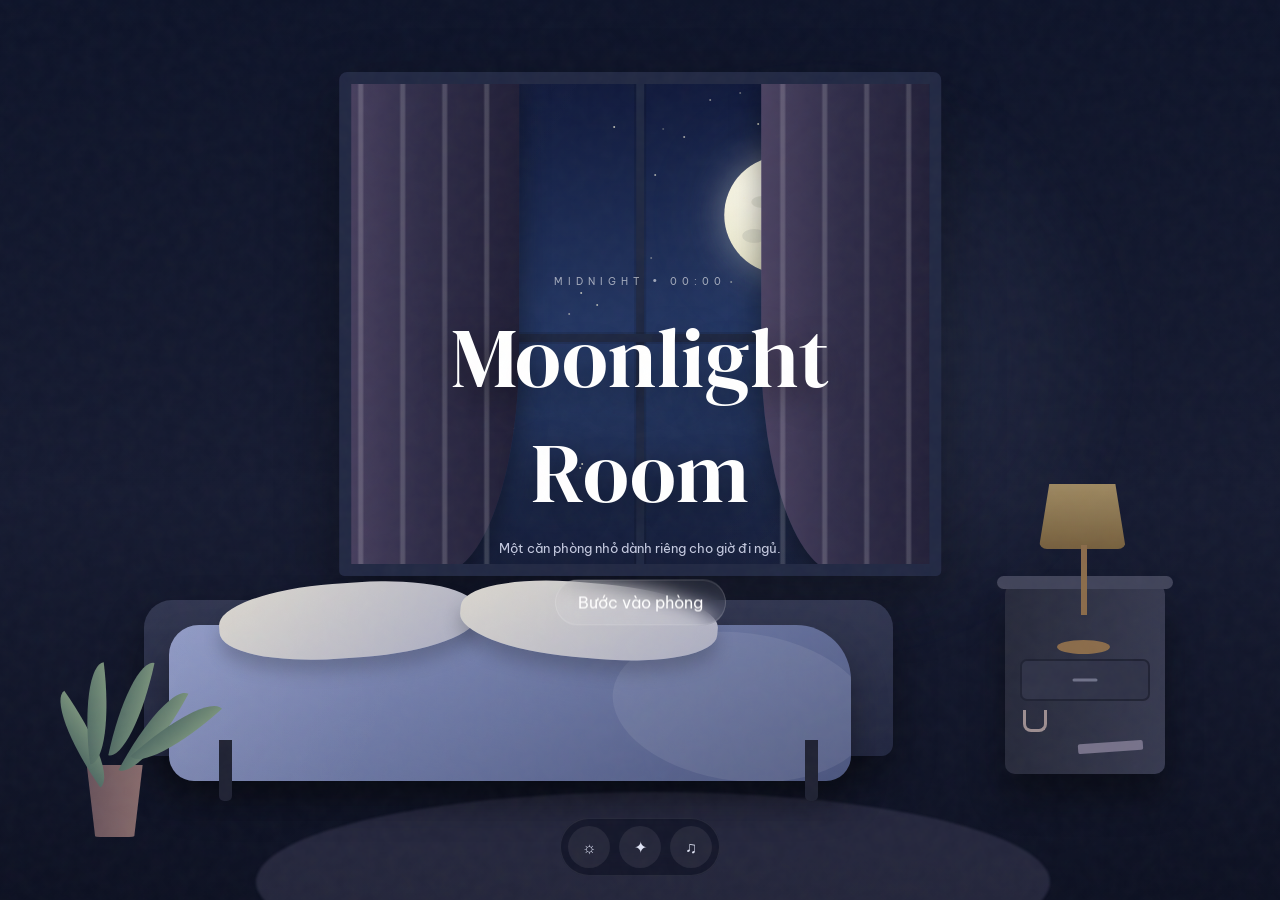
==== moonlight-room.html @ e07d1448 "Add files via upload" ====
<!doctype html>
<html lang="vi">
<head>
  <meta charset="UTF-8">
  <meta name="viewport" content="width=device-width, initial-scale=1.0, viewport-fit=cover">
  <meta name="theme-color" content="#10172d">
  <title>Moonlight Room — Ngủ ngoan nhé</title>
  <style>
@import url('https://fonts.googleapis.com/css2?family=Be+Vietnam+Pro:wght@400;500;600;700&family=DM+Serif+Display&display=swap');

:root{
  --night:#0b1021; --wall:#171d35; --warm:#ffdca0; --cream:#fff6df;
  --purple:#a9b4e8; --shadow:rgba(0,0,0,.42);
}
*{box-sizing:border-box}
html,body{margin:0;width:100%;height:100%;overflow:hidden}
body{font-family:"Be Vietnam Pro",sans-serif;background:#070b17;color:#fff}
button{font:inherit}
.room{
  position:relative;width:100vw;height:100dvh;overflow:hidden;
  background:linear-gradient(180deg,#0e1429 0%,#161b31 55%,#0d1122 100%);
  isolation:isolate;
}
.grain{position:absolute;inset:-50%;z-index:50;opacity:.055;pointer-events:none;
  background-image:url("data:image/svg+xml,%3Csvg viewBox='0 0 160 160' xmlns='http://www.w3.org/2000/svg'%3E%3Cfilter id='n'%3E%3CfeTurbulence type='fractalNoise' baseFrequency='.85' numOctaves='4' stitchTiles='stitch'/%3E%3C/filter%3E%3Crect width='100%25' height='100%25' filter='url(%23n)' opacity='.55'/%3E%3C/svg%3E");
  animation:grain .22s steps(2) infinite}
@keyframes grain{0%{transform:translate(0,0)}25%{transform:translate(2%,-1%)}50%{transform:translate(-1%,2%)}75%{transform:translate(1%,1%)}100%{transform:translate(-2%,-2%)}}
.moonlight{position:absolute;width:55vw;height:45vw;max-width:760px;max-height:620px;right:8%;top:8%;border-radius:50%;
 background:radial-gradient(circle,rgba(176,195,255,.12),transparent 68%);filter:blur(12px);pointer-events:none}
.wall-light{position:absolute;width:32vw;height:28vw;left:18%;bottom:13%;border-radius:50%;
 background:radial-gradient(circle,rgba(255,210,139,.11),transparent 67%);filter:blur(18px);opacity:0;transition:opacity .8s}
.room.lamp-on .wall-light{opacity:1}

.window{position:absolute;z-index:4;width:min(47vw,680px);height:min(56vh,590px);min-width:310px;left:50%;top:8%;
 transform:translateX(-50%);border:12px solid #222944;border-radius:8px 8px 5px 5px;box-shadow:0 22px 60px rgba(0,0,0,.4),inset 0 0 0 3px #0b1020;overflow:hidden}
.sky{position:absolute;inset:0;background:linear-gradient(#111a3c,#263a68 58%,#151d39);overflow:hidden}
.window-frame{position:absolute;background:#202944;z-index:8;box-shadow:0 0 0 2px rgba(0,0,0,.12)}
.window-frame.v{width:8px;height:100%;left:50%;transform:translateX(-50%)}
.window-frame.h{height:8px;width:100%;top:52%}
.moon{position:absolute;width:118px;height:118px;border-radius:50%;right:15%;top:15%;
 background:radial-gradient(circle at 35% 30%,#fffdf2,#e9e7ce 62%,#c6c9bd);box-shadow:0 0 35px rgba(232,236,218,.38),0 0 90px rgba(188,205,255,.14)}
.moon:after{content:"";position:absolute;width:22px;height:12px;border-radius:50%;background:#c9cbbb;left:27px;top:40px;opacity:.4;box-shadow:38px 25px 0 5px #d1d1c3,-8px 34px 0 1px #c3c5b8}
.cloud{position:absolute;width:220px;height:36px;border-radius:50%;background:rgba(174,193,228,.10);filter:blur(5px);left:-240px}
.cloud:before,.cloud:after{content:"";position:absolute;background:inherit;border-radius:50%}
.cloud:before{width:80px;height:60px;left:45px;top:-27px}.cloud:after{width:110px;height:70px;left:105px;top:-36px}
.cloud-a{top:35%;animation:cloud 34s linear infinite}.cloud-b{top:65%;transform:scale(.65);animation:cloud 47s linear infinite reverse}
@keyframes cloud{to{left:110%}}
.stars{position:absolute;inset:0}.star{position:absolute;width:2px;height:2px;border-radius:50%;background:#f6f3da;opacity:.55;animation:twinkle 3s ease-in-out infinite}
@keyframes twinkle{50%{opacity:.12;transform:scale(.6)}}

.curtain{position:absolute;z-index:10;top:-2%;width:31%;height:104%;border:0;padding:0;
 background:linear-gradient(90deg,#4b4261,#302d49 45%,#211f37);box-shadow:0 8px 30px rgba(0,0,0,.45);cursor:pointer;transition:transform 1.2s cubic-bezier(.2,.8,.2,1)}
.curtain:after{content:"";position:absolute;inset:0;opacity:.16;background:repeating-linear-gradient(90deg,transparent 0 18px,#fff 20px 23px,transparent 25px 42px)}
.curtain-left{left:-2%;transform:translateX(0);border-radius:0 0 45% 0}.curtain-right{right:-2%;transform:translateX(0);border-radius:0 0 0 45%}
.room.open-curtains .curtain-left{transform:translateX(-82%)}.room.open-curtains .curtain-right{transform:translateX(82%)}
.glass-shine{position:absolute;inset:0;z-index:7;pointer-events:none;background:linear-gradient(120deg,rgba(255,255,255,.05),transparent 28%,transparent 72%,rgba(255,255,255,.03))}

.bed{position:absolute;z-index:9;left:8%;bottom:11%;width:min(65vw,850px);height:31vh;min-height:220px}
.headboard{position:absolute;left:5%;bottom:16%;width:90%;height:56%;background:linear-gradient(180deg,#313650,#222740);border-radius:28px 28px 12px 12px;box-shadow:0 20px 40px var(--shadow)}
.blanket{position:absolute;left:8%;bottom:7%;width:82%;height:56%;border-radius:30px 55px 25px 25px;background:linear-gradient(155deg,#8994c2,#68739e 55%,#4b557e);box-shadow:0 22px 35px rgba(0,0,0,.38);overflow:hidden}
.blanket-fold{position:absolute;right:-3%;top:5%;width:38%;height:95%;border-radius:50%;background:rgba(255,255,255,.08);transform:rotate(7deg)}
.blanket-shine{position:absolute;inset:0;background:linear-gradient(115deg,rgba(255,255,255,.13),transparent 35%);opacity:.6}
.pillow{position:absolute;z-index:3;bottom:51%;width:31%;height:27%;border-radius:45%;background:linear-gradient(145deg,#ddd9d0,#a9abc1);box-shadow:0 12px 18px rgba(0,0,0,.2)}
.pillow-a{left:14%;transform:rotate(-4deg)}.pillow-b{left:43%;transform:rotate(5deg)}
.bed-leg{position:absolute;bottom:0;width:13px;height:22%;background:#202334;border-radius:0 0 5px 5px}.leg-a{left:14%}.leg-b{right:14%}

.nightstand{position:absolute;z-index:12;right:9%;bottom:14%;width:160px;height:190px;background:linear-gradient(90deg,#272a3b,#373a50);border-radius:10px;box-shadow:0 24px 35px rgba(0,0,0,.4)}
.nightstand:before{content:"";position:absolute;left:-8px;right:-8px;top:-8px;height:13px;border-radius:7px;background:#41445a}
.drawer{position:absolute;left:15px;right:15px;top:75px;height:42px;border:2px solid #202334;border-radius:7px;background:#303348}.drawer:after{content:"";position:absolute;width:25px;height:3px;border-radius:5px;background:#70738a;left:50%;top:50%;transform:translate(-50%,-50%)}
.lamp{position:absolute;z-index:15;left:30px;top:-100px;width:95px;height:170px;cursor:pointer}
.lamp-shade{position:absolute;top:0;left:4px;width:87px;height:65px;background:linear-gradient(#e8c98f,#ad8c5b);clip-path:polygon(12% 0,88% 0,100% 100%,0 100%);border-radius:8px;filter:brightness(.68);transition:filter .6s}
.lamp-stem{position:absolute;top:61px;left:46px;width:6px;height:70px;background:#8b6c4b}.lamp-base{position:absolute;bottom:0;left:22px;width:53px;height:14px;border-radius:50%;background:#8b6c4b}
.lamp-glow{position:absolute;z-index:-1;left:-70px;top:-60px;width:240px;height:240px;border-radius:50%;background:radial-gradient(circle,rgba(255,208,125,.52),rgba(255,186,86,.14) 38%,transparent 70%);opacity:0;transition:opacity .7s;filter:blur(8px)}
.room.lamp-on .lamp-glow{opacity:1}.room.lamp-on .lamp-shade{filter:brightness(1.08);box-shadow:0 0 18px rgba(255,208,125,.5)}
.book{position:absolute;bottom:22px;right:22px;width:65px;height:10px;background:#77728a;transform:rotate(-4deg);border-radius:2px}.cup{position:absolute;bottom:42px;left:18px;width:24px;height:22px;border:3px solid #9d8e91;border-top:0;border-radius:0 0 8px 8px}

.rug{position:absolute;z-index:3;left:20%;bottom:-8%;width:62%;height:20%;border-radius:50%;background:rgba(97,93,125,.28);filter:blur(1px)}
.plant{position:absolute;z-index:10;left:4%;bottom:7%;width:125px;height:250px}
.pot{position:absolute;bottom:0;left:31px;width:65px;height:72px;background:linear-gradient(90deg,#66515a,#8a6d6d);clip-path:polygon(7% 0,93% 0,80% 100%,20% 100%);border-radius:0 0 18px 18px}
.leaf{position:absolute;width:26px;height:100px;background:linear-gradient(90deg,#526c65,#78917b);border-radius:100% 0 100% 0;transform-origin:bottom center}
.leaf-1{left:47px;bottom:57px;transform:rotate(-35deg)}.leaf-2{left:66px;bottom:61px;transform:rotate(28deg)}.leaf-3{left:39px;bottom:74px;transform:rotate(-7deg)}.leaf-4{left:75px;bottom:71px;transform:rotate(48deg)}.leaf-5{left:57px;bottom:79px;transform:rotate(12deg)}

.dust{position:absolute;inset:0;z-index:20;pointer-events:none}.dust i{position:absolute;width:3px;height:3px;border-radius:50%;background:#ffeac2;opacity:.0;animation:floatDust 6s ease-in-out infinite}
@keyframes floatDust{0%{opacity:0;transform:translate(0,20px)}25%{opacity:.45}70%{opacity:.12}100%{opacity:0;transform:translate(35px,-90px)}}

.note{position:absolute;z-index:30;right:7%;top:21%;width:min(330px,30vw);transform:translateY(25px) rotate(1.5deg);opacity:0;pointer-events:none;transition:.8s cubic-bezier(.2,.8,.2,1)}
.note.show{opacity:1;transform:translateY(0) rotate(1.5deg);pointer-events:auto}
.note-paper{padding:30px 28px 25px;background:#f4e8c9;color:#33302d;box-shadow:0 22px 45px rgba(0,0,0,.4);clip-path:polygon(1% 1%,98% 0,100% 97%,3% 100%,0 52%)}
.note-pin{position:absolute;z-index:2;top:-10px;left:50%;width:14px;height:14px;border-radius:50%;background:#a75e65;box-shadow:0 2px 4px #333;transform:translateX(-50%)}
.note-small{font-size:9px;letter-spacing:2px;opacity:.5}.note h1{font-family:"DM Serif Display",serif;font-size:34px;font-weight:400;margin:14px 0 10px}.note p{font-size:13px;line-height:1.8;margin:10px 0}.note .warm{color:#765b45}.signature{display:block;margin-top:18px;font-size:10px;opacity:.58;font-style:italic}

.intro{position:absolute;z-index:40;left:50%;top:50%;transform:translate(-50%,-50%);text-align:center;width:min(520px,90vw);transition:opacity .8s,transform .8s}
.intro.hide{opacity:0;transform:translate(-50%,-45%);pointer-events:none}
.intro-kicker{font-size:10px;letter-spacing:5px;opacity:.58;margin-bottom:12px}.intro h2{font-family:"DM Serif Display",serif;font-size:clamp(48px,8vw,84px);font-weight:400;margin:0;text-shadow:0 10px 35px rgba(0,0,0,.4)}.intro p{font-size:13px;color:#c6cbe1;margin:10px 0 24px}
.intro button{border:1px solid rgba(255,255,255,.18);background:rgba(255,255,255,.08);color:white;border-radius:999px;padding:12px 22px;cursor:pointer;backdrop-filter:blur(10px);transition:.25s}.intro button:hover{background:rgba(255,255,255,.15);transform:translateY(-2px)}

.controls{position:absolute;z-index:45;left:50%;bottom:24px;transform:translateX(-50%);display:flex;gap:9px;padding:7px;border-radius:999px;background:rgba(12,16,33,.62);border:1px solid rgba(255,255,255,.08);backdrop-filter:blur(12px)}
.control{width:42px;height:42px;border:0;border-radius:50%;background:rgba(255,255,255,.07);color:#dfe3f4;cursor:pointer;transition:.2s}.control:hover{background:rgba(255,255,255,.14);transform:translateY(-2px)}.control.active{background:rgba(255,211,143,.2);color:#ffe0a5}
.toast{position:absolute;z-index:60;left:50%;bottom:90px;transform:translate(-50%,10px);opacity:0;padding:9px 14px;border-radius:999px;background:rgba(12,16,30,.78);font-size:11px;transition:.3s;pointer-events:none}.toast.show{opacity:1;transform:translate(-50%,0)}
.sleep-overlay{position:absolute;z-index:70;inset:0;background:rgba(4,7,17,.72);backdrop-filter:blur(5px);display:grid;place-items:center;opacity:0;pointer-events:none;transition:1.2s}.sleep-overlay.show{opacity:1;pointer-events:auto}.sleep-card{text-align:center;color:#eeeaf0;font-family:"DM Serif Display",serif;font-size:20px}.sleep-card strong{display:block;font-size:42px;font-weight:400;margin-top:8px}.tiny-moon{font-size:44px;color:#ffe5ac;margin-bottom:12px}

@media(max-width:800px){
 .window{top:7%;width:86vw;height:42vh;min-width:0}
 .moon{width:78px;height:78px}
 .bed{left:-7%;bottom:14%;width:96vw;height:29vh}.nightstand{right:3%;bottom:19%;transform:scale(.7);transform-origin:bottom right}.plant{transform:scale(.72);transform-origin:bottom left;left:0}
 .note{top:16%;right:4%;width:76vw;max-width:330px}.note h1{font-size:29px}
 .intro h2{font-size:54px}.intro p{font-size:12px}
 .controls{bottom:13px}
}
@media(max-height:650px){
 .window{height:48vh}.bed{bottom:7%;height:34vh}.nightstand{bottom:9%}.plant{bottom:2%}.note{top:10%}
}

</style>
</head>
<body>
  <audio id="bgMusic" src="assets/sounds/lep.mp3" loop preload="auto"></audio>
  <main class="room" id="room">
    <div class="grain"></div>
    <div class="moonlight"></div>

    <section class="window" aria-label="Cửa sổ">
      <div class="sky">
        <div class="moon"></div>
        <div class="cloud cloud-a"></div>
        <div class="cloud cloud-b"></div>
        <div class="stars" id="stars"></div>
      </div>
      <div class="window-frame v"></div>
      <div class="window-frame h"></div>
      <button class="curtain curtain-left" id="curtainLeft" aria-label="Kéo rèm trái"></button>
      <button class="curtain curtain-right" id="curtainRight" aria-label="Kéo rèm phải"></button>
      <div class="glass-shine"></div>
    </section>

    <div class="wall-light"></div>

    <section class="bed" aria-label="Giường">
      <div class="headboard"></div>
      <div class="pillow pillow-a"></div>
      <div class="pillow pillow-b"></div>
      <div class="blanket">
        <div class="blanket-fold"></div>
        <div class="blanket-shine"></div>
      </div>
      <div class="bed-leg leg-a"></div><div class="bed-leg leg-b"></div>
    </section>

    <div class="nightstand">
      <div class="drawer"></div>
      <div class="lamp" id="lamp" role="button" tabindex="0" aria-label="Bật tắt đèn ngủ">
        <div class="lamp-glow"></div>
        <div class="lamp-shade"></div>
        <div class="lamp-stem"></div>
        <div class="lamp-base"></div>
      </div>
      <div class="book"></div>
      <div class="cup"></div>
    </div>

    <div class="rug"></div>
    <div class="plant">
      <div class="pot"></div>
      <div class="leaf leaf-1"></div><div class="leaf leaf-2"></div>
      <div class="leaf leaf-3"></div><div class="leaf leaf-4"></div>
      <div class="leaf leaf-5"></div>
    </div>

    <div class="dust" id="dust"></div>

    <div class="note" id="note">
      <div class="note-pin"></div>
      <div class="note-paper">
        <span class="note-small">00:00 • MOONLIGHT ROOM</span>
        <h1>Vy ơiii</h1>
        <p>Hôm nay tới đây thôi nha.<br>
        Cất hết những chuyện còn dang dở sang ngày mai.</p>
        <p class="warm">Kéo chăn lên, nằm thật thoải mái<br>
        rồi ngủ ngoannn iuuu 🌙</p>
        <span class="signature">— một lời chúc nhỏ dành cho Vy trước khi đêm kết thúc</span>
      </div>
    </div>

    <div class="intro" id="intro">
      <div class="intro-kicker">MIDNIGHT • 00:00</div>
      <h2>Moonlight Room</h2>
      <p>Một căn phòng nhỏ dành riêng cho giờ đi ngủ.</p>
      <button id="enter">Bước vào phòng</button>
    </div>

    <div class="controls">
      <button id="lampBtn" class="control" aria-label="Đèn">☼</button>
      <button id="noteBtn" class="control" aria-label="Lời chúc">✦</button>
      <button id="soundBtn" class="control" aria-label="Âm thanh">♫</button>
    </div>

    <div class="toast" id="toast"></div>
    <div class="sleep-overlay" id="sleepOverlay">
      <div class="sleep-card">
        <div class="tiny-moon">☾</div>
        <div>Đêm nay cứ để mọi thứ ở đây.</div>
        <strong>Ngủ ngoan nhé.</strong>
      </div>
    </div>
  </main>
  <script>
const room = document.getElementById("room");
const intro = document.getElementById("intro");
const enter = document.getElementById("enter");
const lamp = document.getElementById("lamp");
const lampBtn = document.getElementById("lampBtn");
const note = document.getElementById("note");
const noteBtn = document.getElementById("noteBtn");
const soundBtn = document.getElementById("soundBtn");
const toast = document.getElementById("toast");
const curtainLeft = document.getElementById("curtainLeft");
const curtainRight = document.getElementById("curtainRight");
const dust = document.getElementById("dust");
const sleepOverlay = document.getElementById("sleepOverlay");
const stars = document.getElementById("stars");

let audioCtx = null, ambience = null, audioOn = false;
const bgMusic = document.getElementById("bgMusic");

function makeStars(){
  for(let i=0;i<55;i++){
    const s=document.createElement("i");
    s.className="star";
    s.style.left=Math.random()*100+"%";
    s.style.top=Math.random()*85+"%";
    s.style.opacity=(.2+Math.random()*.65).toFixed(2);
    s.style.animationDelay=(Math.random()*4).toFixed(2)+"s";
    s.style.animationDuration=(2+Math.random()*4).toFixed(2)+"s";
    stars.appendChild(s);
  }
}
function makeDust(){
  for(let i=0;i<30;i++){
    const d=document.createElement("i");
    d.style.left=(5+Math.random()*90)+"%";
    d.style.top=(25+Math.random()*65)+"%";
    d.style.animationDelay=(Math.random()*6)+"s";
    d.style.animationDuration=(4+Math.random()*5)+"s";
    dust.appendChild(d);
  }
}
makeStars(); makeDust();

function showToast(msg){
  toast.textContent=msg; toast.classList.add("show");
  clearTimeout(showToast.t); showToast.t=setTimeout(()=>toast.classList.remove("show"),1900);
}

function toggleLamp(){
  room.classList.toggle("lamp-on");
  lampBtn.classList.toggle("active",room.classList.contains("lamp-on"));
  showToast(room.classList.contains("lamp-on")?"Đèn ngủ sáng lên rồi ✦":"Để trăng soi phòng nhé 🌙");
}
lamp.addEventListener("click",toggleLamp);
lamp.addEventListener("keydown",e=>{if(e.key==="Enter"||e.key===" ")toggleLamp()});
lampBtn.addEventListener("click",toggleLamp);

function toggleCurtains(){
  room.classList.toggle("open-curtains");
  showToast(room.classList.contains("open-curtains")?"Kéo rèm ra, nhìn trăng một chút 🌙":"Khép rèm lại cho căn phòng yên hơn.");
}
curtainLeft.addEventListener("click",toggleCurtains);
curtainRight.addEventListener("click",toggleCurtains);

function toggleNote(){
  note.classList.toggle("show");
  noteBtn.classList.toggle("active",note.classList.contains("show"));
}
noteBtn.addEventListener("click",toggleNote);

enter.addEventListener("click",()=>{
  intro.classList.add("hide");
  setTimeout(()=>{room.classList.add("open-curtains"); showToast("Chào mừng vào căn phòng lúc nửa đêm 🌙")},500);
});

async function startAmbience(){
  try{
    await bgMusic.play();
    audioOn=true;
    soundBtn.classList.add("active");
    showToast("Lép đang phát ♪");
  }catch(e){
    showToast("Thêm file assets/sounds/lep.mp3 để phát nhạc.");
  }
}
function stopAmbience(){
  bgMusic.pause();
  audioOn=false;
  soundBtn.classList.remove("active");
  showToast("Đã tắt nhạc.");
}
soundBtn.addEventListener("click",()=>audioOn?stopAmbience():startAmbience());

let idleTimer;
function idle(){
  clearTimeout(idleTimer);
  idleTimer=setTimeout(()=>{
    if(!note.classList.contains("show") && !intro.classList.contains("hide")){
      return;
    }
    sleepOverlay.classList.add("show");
    setTimeout(()=>sleepOverlay.classList.remove("show"),5200);
  }, 30000);
}
["pointermove","pointerdown","touchstart","keydown"].forEach(e=>window.addEventListener(e,idle,{passive:true}));
idle();

document.addEventListener("dblclick",e=>{
  if(e.target.closest(".controls,.intro,.note")) return;
  room.classList.toggle("lamp-on");
  lampBtn.classList.toggle("active",room.classList.contains("lamp-on"));
});

</script>
</body>
</html>
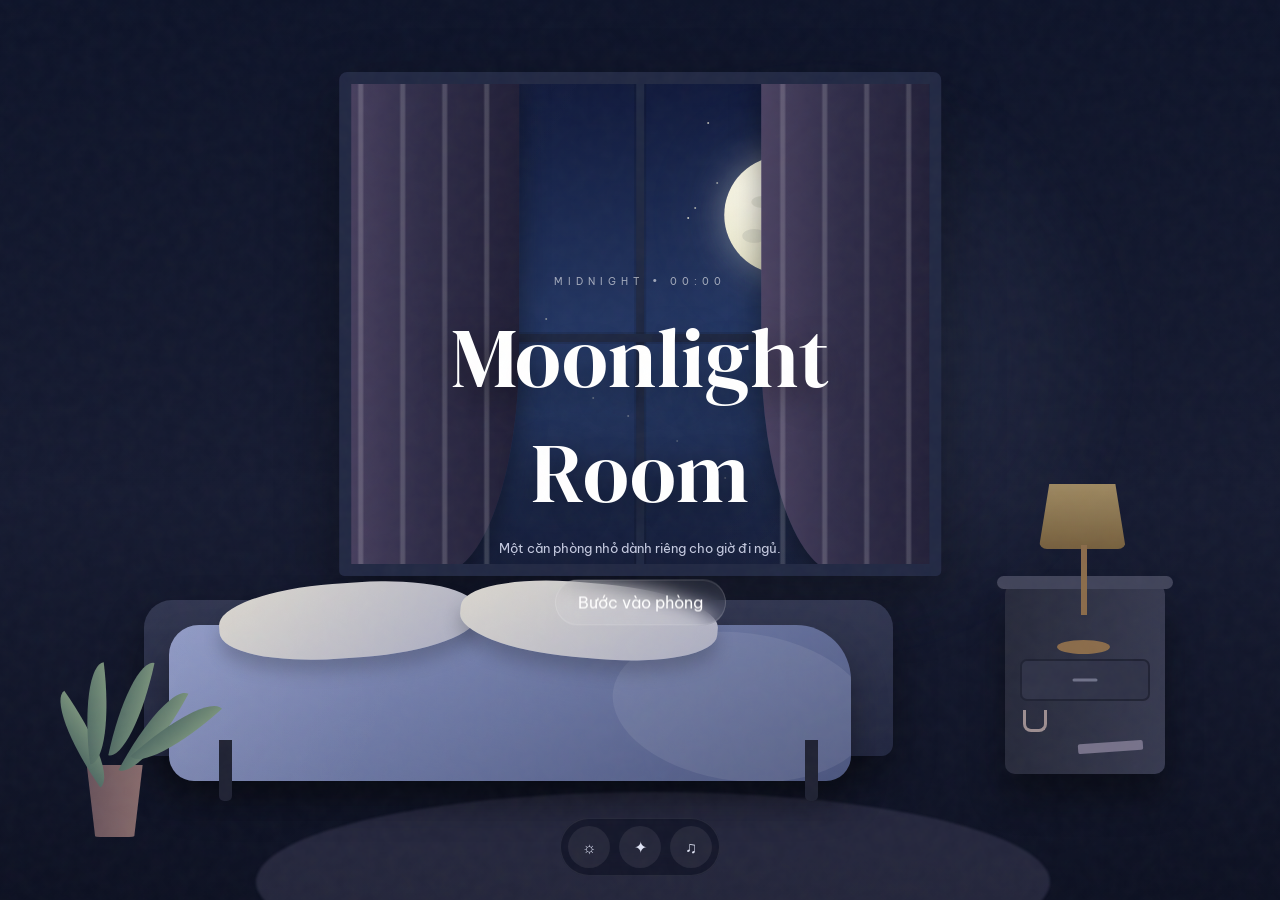
==== commit 1ad37771: "Update moonlight-room.html" ====
--- a/moonlight-room.html
+++ b/moonlight-room.html
@@ -114,7 +114,7 @@
 </style>
 </head>
 <body>
-  <audio id="bgMusic" src="assets/sounds/lep.mp3" loop preload="auto"></audio>
+  <audio id="bgMusic" src="lep.mp3" loop preload="auto"></audio>
   <main class="room" id="room">
     <div class="grain"></div>
     <div class="moonlight"></div>
@@ -318,4 +318,4 @@
 
 </script>
 </body>
-</html>+</html>
